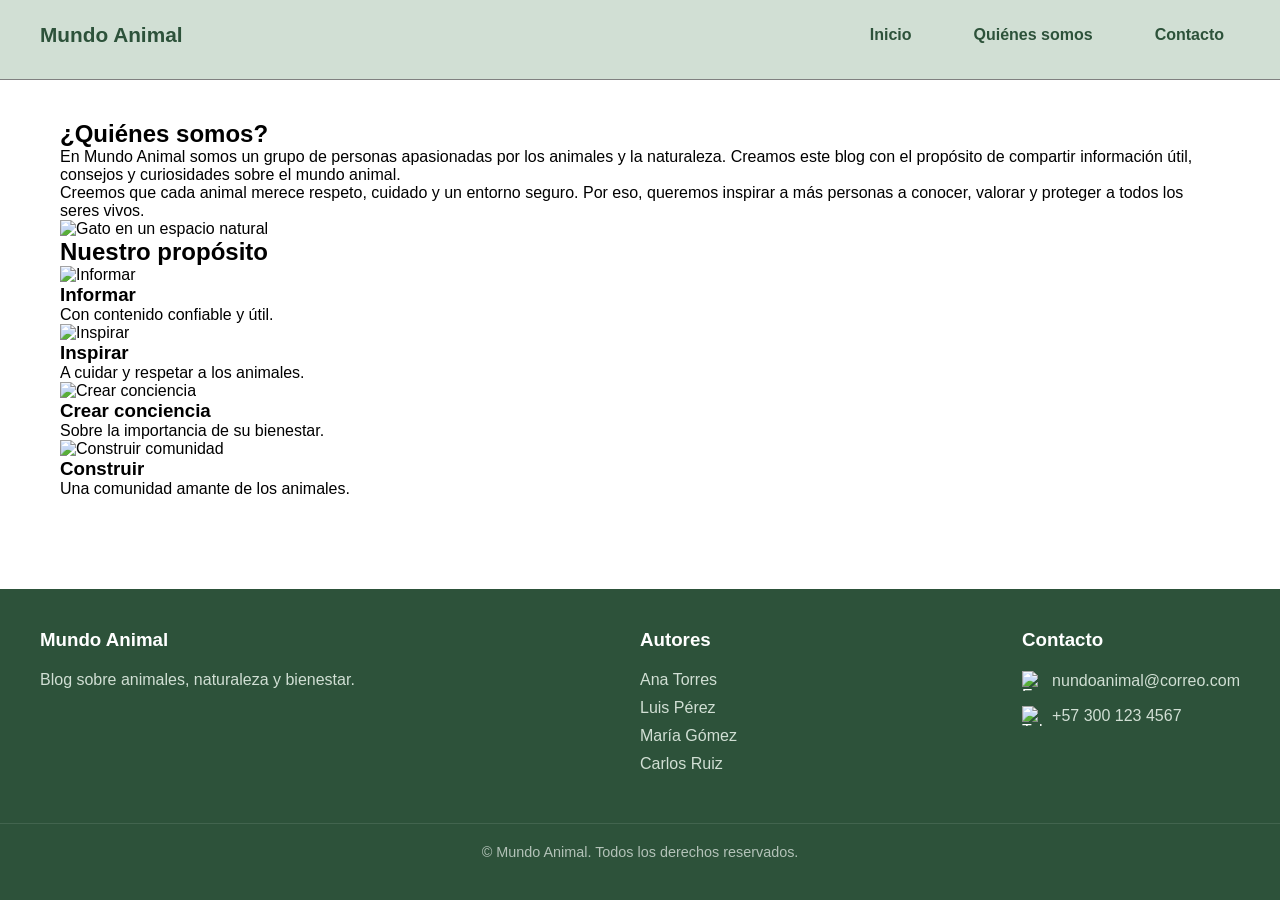
==== about.html @ 1293586e "Agrega la página "Quiénes somos" con contenido sobre la misión y visión del proyecto" ====
<!DOCTYPE html>
<html lang="es">

<head>
    <meta charset="UTF-8">
    <meta name="viewport" content="width=device-width, initial-scale=1.0">

    <title>Quiénes somos - Mundo Animal</title>

    <link rel="stylesheet" href="css/styles.css">
    <link rel="stylesheet" href="css/about.css">
    <link rel="stylesheet" href="css/header.css">
    <link rel="stylesheet" href="css/footer.css">
</head>

<body>

    <div id="global-header"></div>

    <main>

        <section class="titulo">
            <h1>¿Quiénes somos?</h1>

            <div class="linea"></div>
        </section>

        <section class="about-contenedor">

            <div class="informacion">

                <div class="dato">

                    <p>
                        En Mundo Animal somos un grupo de personas
                        apasionadas por los animales y la naturaleza.
                        Creamos este blog con el propósito de compartir
                        información útil, consejos y curiosidades sobre
                        el mundo animal.
                    </p>

                </div>

                <div class="dato">

                    <p>
                        Creemos que cada animal merece respeto,
                        cuidado y un entorno seguro. Por eso,
                        queremos inspirar a más personas a conocer,
                        valorar y proteger a todos los seres vivos.
                    </p>

                </div>

            </div>

            <div class="imagen-animal">
                <img src="./assets/gato.png" alt="Gato en un espacio natural">
            </div>

        </section>


        <section class="proposito">

            <div class="titulo-seccion">
                <h2>Nuestro propósito</h2>
                <div class="linea"></div>
            </div>

            <div class="proposito-contenedor">

                <article class="proposito-dato">
                    <img src="img/logo-informar.png" alt="Informar">
                    <h3>Informar</h3>
                    <p>Con contenido confiable y útil.</p>
                </article>

                <article class="proposito-dato">
                    <img src="img/logo-inspirar.png" alt="Inspirar">
                    <h3>Inspirar</h3>
                    <p>A cuidar y respetar a los animales.</p>
                </article>

                <article class="proposito-dato">
                    <img src="img/logo-conciencia.png" alt="Crear conciencia">
                    <h3>Crear conciencia</h3>
                    <p>Sobre la importancia de su bienestar.</p>
                </article>

                <article class="proposito-dato">
                    <img src="img/logo-comunidad.png" alt="Construir comunidad">
                    <h3>Construir</h3>
                    <p>Una comunidad amante de los animales.</p>
                </article>

            </div>

        </section>

    </main>

    <div id="global-footer"></div>

    <script src="js/components.js"></script>

</body>

</html>
---- css/styles.css ----
:root {
  --primary-color: #3b6b4c;
  --secondary-color: #d1dfd4;
  --tertiary-color: #2d523a;
  --bg-light: #f4f8f5;    
  --text-dark: #333333;      
  --text-muted: #555555;      
  --card-bg: #ffffff;
}

* {
  margin: 0;
  padding: 0;
  box-sizing: border-box;
}

body {
  min-height: 100vh;
  display: flex;
  flex-direction: column;
  font-family: sans-serif;
  background-color: white;
}

main {
  flex: 1;
  width: 100%;
  max-width: 1200px;
  margin: 0 auto;
  padding: 40px 20px;
}
---- css/header.css ----
header {
  width: 100%;
  background-color: var(--secondary-color);
  border-bottom: 1px solid gray;
  height: 80px;
}

.header-content {
  display: flex;
  justify-content: space-between;
  align-items: center;
  width: 100%;
  max-width: 1200px;
  height: 70px;
  margin: 0 auto;
}

.logo {
  font-size: 1.3rem;
  color: var(--tertiary-color);
  font-weight: 700;
  cursor: pointer;
}

.navbar {
  display: flex;
  gap: 30px;
}

.navbar a {
  text-decoration: none;
  color: var(--tertiary-color);
  font-weight: 600;
  font-size: 1rem;
  padding: 8px 16px;
  border-radius: 20px;
}

.navbar a:hover {
  background-color: var(--tertiary-color);
  color: var(--secondary-color);
}

.navbar a.active {
  background-color: var(--tertiary-color);
  color: var(--secondary-color);
}
---- css/footer.css ----
.footer-container {
  width: 100%;
  background-color: var(--tertiary-color);
  color: white;
  padding: 40px 0px;
  display: flex;
  flex-direction: column;
  gap: 40px;
}

.footer-content {
  display: flex;
  justify-content: space-between;
  max-width: 1200px;
  width: 100%;
  margin: 0 auto;
  gap: 40px;
}

.footer-column h3 {
  margin-bottom: 20px;
}

.footer-column p {
  color: var(--secondary-color);
}

.footer-column ul {
  list-style: none;
}

.footer-column ul li {
  color: var(--secondary-color);
  margin-bottom: 10px;
}

.contact-item {
  display: flex;
  align-items: center;
  gap: 10px;
  margin-bottom: 15px;
}

.contact-item img {
  width: 20px;
  height: 20px;
}

.contact-item a {
  color: var(--secondary-color);
  text-decoration: none;
}

.contact-item a:hover {
  text-decoration: underline;
}

.footer-bottom {
  border-top: 1px solid rgba(255, 255, 255, 0.1);
  padding-top: 20px;
  text-align: center;
  color: #b3c2b8;
  font-size: 0.9rem;
}
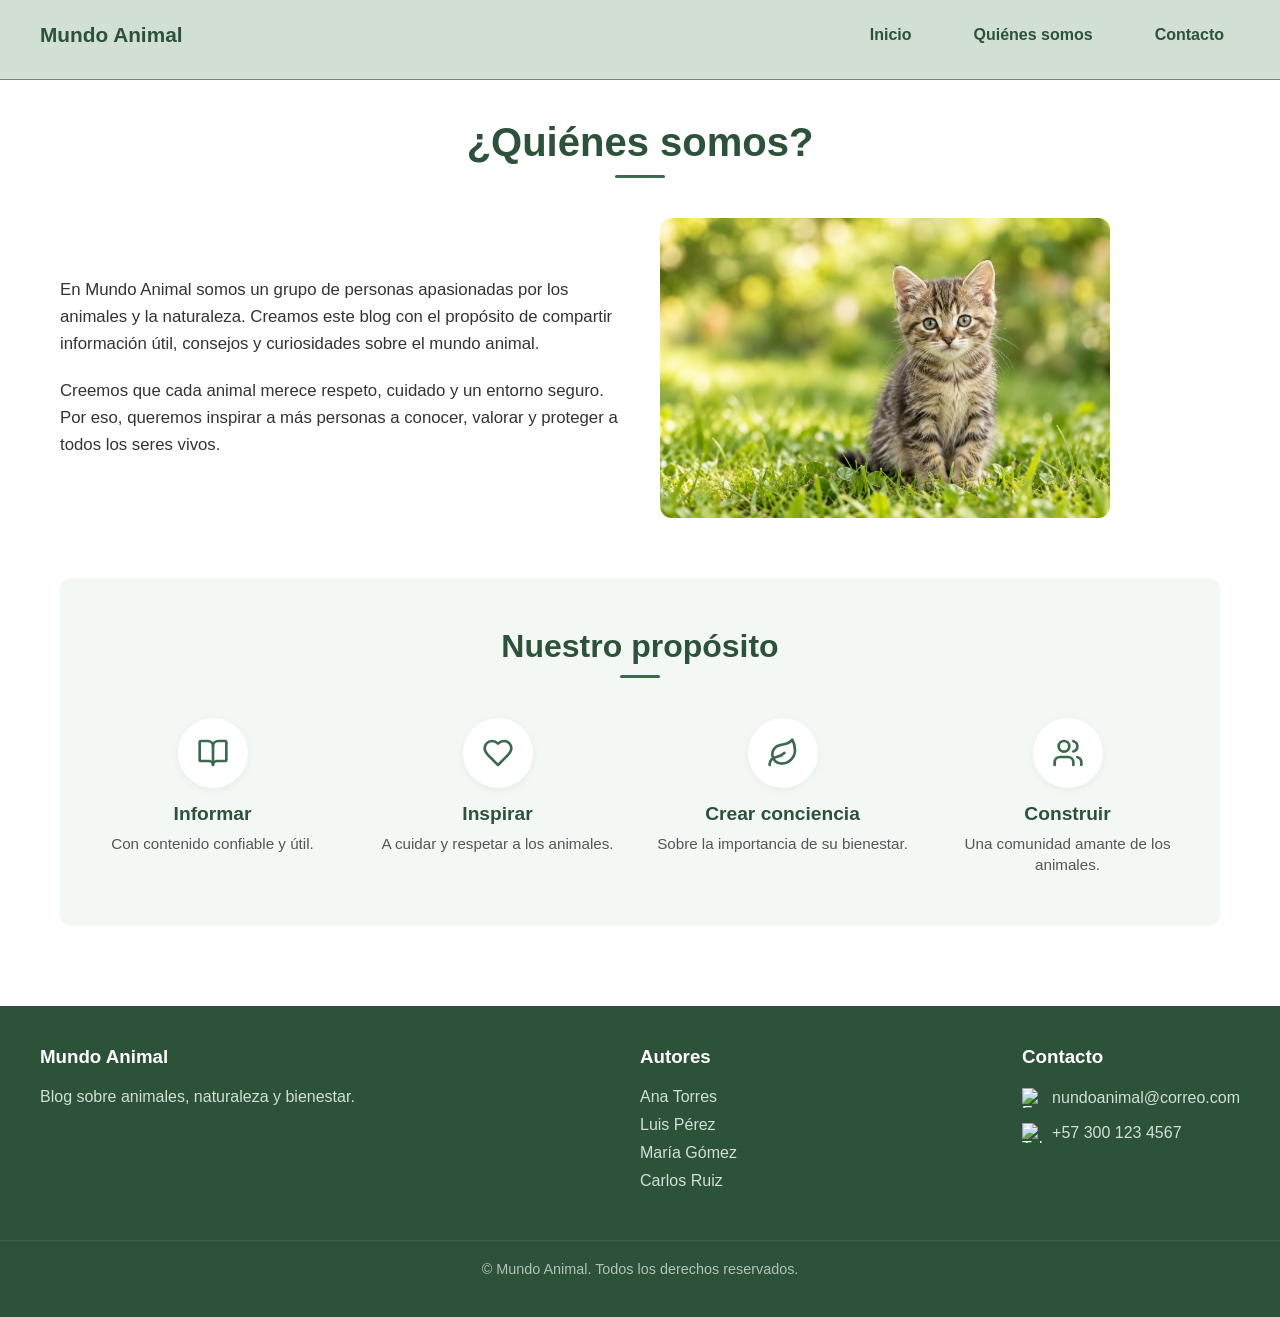
==== commit e5b59788: "style: actualiza iconos de Lucide en about.html" ====
--- a/about.html
+++ b/about.html
@@ -71,25 +71,33 @@
             <div class="proposito-contenedor">
 
                 <article class="proposito-dato">
-                    <img src="img/logo-informar.png" alt="Informar">
+                   <div class="icono-wrapper">
+                        <svg xmlns="http://www.w3.org/2000/svg" width="32" height="32" viewBox="0 0 24 24" fill="none" stroke="var(--primary-color)" stroke-width="2" stroke-linecap="round" stroke-linejoin="round"><path d="M12 7v14"/><path d="M3 18a1 1 0 0 1-1-1V4a1 1 0 0 1 1-1h5a4 4 0 0 1 4 4 4 4 0 0 1 4-4h5a1 1 0 0 1 1 1v13a1 1 0 0 1-1 1h-6a3 3 0 0 0-3 3 3 3 0 0 0-3-3z"/></svg>
+                    </div>
                     <h3>Informar</h3>
                     <p>Con contenido confiable y útil.</p>
                 </article>
 
                 <article class="proposito-dato">
-                    <img src="img/logo-inspirar.png" alt="Inspirar">
+                     <div class="icono-wrapper">
+                        <svg xmlns="http://www.w3.org/2000/svg" width="32" height="32" viewBox="0 0 24 24" fill="none" stroke="var(--primary-color)" stroke-width="2" stroke-linecap="round" stroke-linejoin="round"><path d="M19 14c1.49-1.46 3-3.21 3-5.5A5.5 5.5 0 0 0 16.5 3c-1.76 0-3 .5-4.5 2-1.5-1.5-2.74-2-4.5-2A5.5 5.5 0 0 0 2 8.5c0 2.3 1.5 4.05 3 5.5l7 7Z"/></svg>
+                    </div>
                     <h3>Inspirar</h3>
                     <p>A cuidar y respetar a los animales.</p>
                 </article>
 
                 <article class="proposito-dato">
-                    <img src="img/logo-conciencia.png" alt="Crear conciencia">
+                <div class="icono-wrapper">
+                    <svg xmlns="http://www.w3.org/2000/svg" width="32" height="32" viewBox="0 0 24 24" fill="none" stroke="var(--primary-color)" stroke-width="2" stroke-linecap="round" stroke-linejoin="round"><path d="M11 20A7 7 0 0 1 9.8 6.1C15.5 5 17 4.48 19 2c1 2 2 4.18 2 8 0 5.5-4.78 10-10 10Z"/><path d="M2 21c0-3 1.85-5.36 5.08-6C9.5 14.52 12 13 13 12"/></svg>
+                </div>
                     <h3>Crear conciencia</h3>
                     <p>Sobre la importancia de su bienestar.</p>
                 </article>
 
                 <article class="proposito-dato">
-                    <img src="img/logo-comunidad.png" alt="Construir comunidad">
+                   <div class="icono-wrapper">
+                        <svg xmlns="http://www.w3.org/2000/svg" width="32" height="32" viewBox="0 0 24 24" fill="none" stroke="var(--primary-color)" stroke-width="2" stroke-linecap="round" stroke-linejoin="round"><path d="M16 21v-2a4 4 0 0 0-4-4H6a4 4 0 0 0-4 4v2"/><circle cx="9" cy="7" r="4"/><path d="M22 21v-2a4 4 0 0 0-3-3.87"/><path d="M16 3.13a4 4 0 0 1 0 7.75"/></svg>
+                    </div>
                     <h3>Construir</h3>
                     <p>Una comunidad amante de los animales.</p>
                 </article>
--- a/css/about.css
+++ b/css/about.css
@@ -0,0 +1,136 @@
+/*Titulo, alineacion, color, fuente, linea de abbjo*/
+.titulo {
+  text-align: center;
+  margin-bottom: 40px;
+}
+
+.titulo h1 {
+  font-size: 2.5rem;
+  color: var(--tertiary-color);
+  margin-bottom: 10px;
+}
+
+.titulo .linea {
+  width: 50px;
+  height: 3px;
+  background-color: var(--primary-color);
+  margin: 0 auto;
+  border-radius: 2px;
+}
+
+/*Quienes somos, uso de flex para alineacion de columna 
+y texto al lado, gap para separación, line-height
+paa separar el texto */
+.about-contenedor {
+  display: flex;
+  align-items: center;
+  justify-content: space-between;
+  gap: 40px;
+  margin-bottom: 60px;
+}
+
+.about-contenedor .informacion { /*se coloca calse padre antes para evitar confilctos en merged*/
+  flex: 1;
+  display: flex;
+  flex-direction: column;
+  gap: 20px;
+}
+
+.about-contenedor .dato p { /*uso de bloque individual de parrafo */
+  color: var(--text-dark);
+  font-size: 1.05rem;
+  line-height: 1.6;
+}
+
+.imagen-animal {
+  flex: 1;
+}
+
+.imagen-animal img {
+  width: 100%;
+  max-width: 450px;
+  height: auto;
+  border-radius: 12px;
+  object-fit: cover;
+  display: block;
+}
+
+/*Proposit*/
+.proposito {
+  background-color: var(--bg-light);
+  padding: 50px 20px;
+  border-radius: 12px;
+  margin-bottom: 40px;
+}
+
+.titulo-seccion {
+  text-align: center;
+  margin-bottom: 40px;
+}
+
+.titulo-seccion h2 {
+  font-size: 2rem;
+  color: var(--tertiary-color);
+  margin-bottom: 10px;
+}
+
+.titulo-seccion .linea {
+  width: 40px;
+  height: 3px;
+  background-color: var(--primary-color);
+  margin: 0 auto;
+  border-radius: 2px;
+}
+
+/*Contenedor tarjetas de proposito*/
+.proposito-contenedor {
+  display: flex;
+  justify-content: space-around; /*distribucion 4 tarjetas */
+  align-items: flex-start;
+  gap: 20px;
+  flex-wrap: wrap;
+}
+
+.proposito-dato {
+  flex: 1;
+  min-width: 180px;
+  text-align: center;
+  display: flex;
+  flex-direction: column;
+  align-items: center;
+}
+
+.proposito-dato img {
+  width: 70px;
+  height: 70px;
+  background-color: white;
+  border-radius: 50%;
+  padding: 15px;
+  margin-bottom: 15px;
+  box-shadow: 0 2px 8px rgba(0, 0, 0, 0.05);
+  object-fit: contain;
+}
+
+.proposito-dato h3 {
+  font-size: 1.2rem;
+  color: var(--tertiary-color);
+  margin-bottom: 8px;
+}
+
+.proposito-dato p {
+  font-size: 0.95rem;
+  color: var(--text-muted);
+  line-height: 1.4;
+}
+
+.icono-wrapper { /*uso de Graficos Vectoriales Escalables, SVG de Lucide Icons */
+  width: 70px;
+  height: 70px;
+  background-color: var(--card-bg);
+  border-radius: 50%;
+  display: flex;
+  align-items: center;
+  justify-content: center;
+  margin-bottom: 15px;
+  box-shadow: 0 2px 8px rgba(0, 0, 0, 0.05);
+}
--- a/css/header.css
+++ b/css/header.css
@@ -1,3 +1,10 @@
+#global-header {
+  position: sticky;
+  top: 0;
+  z-index: 1000;
+  width: 100%;
+}
+
 header {
   width: 100%;
   background-color: var(--secondary-color);
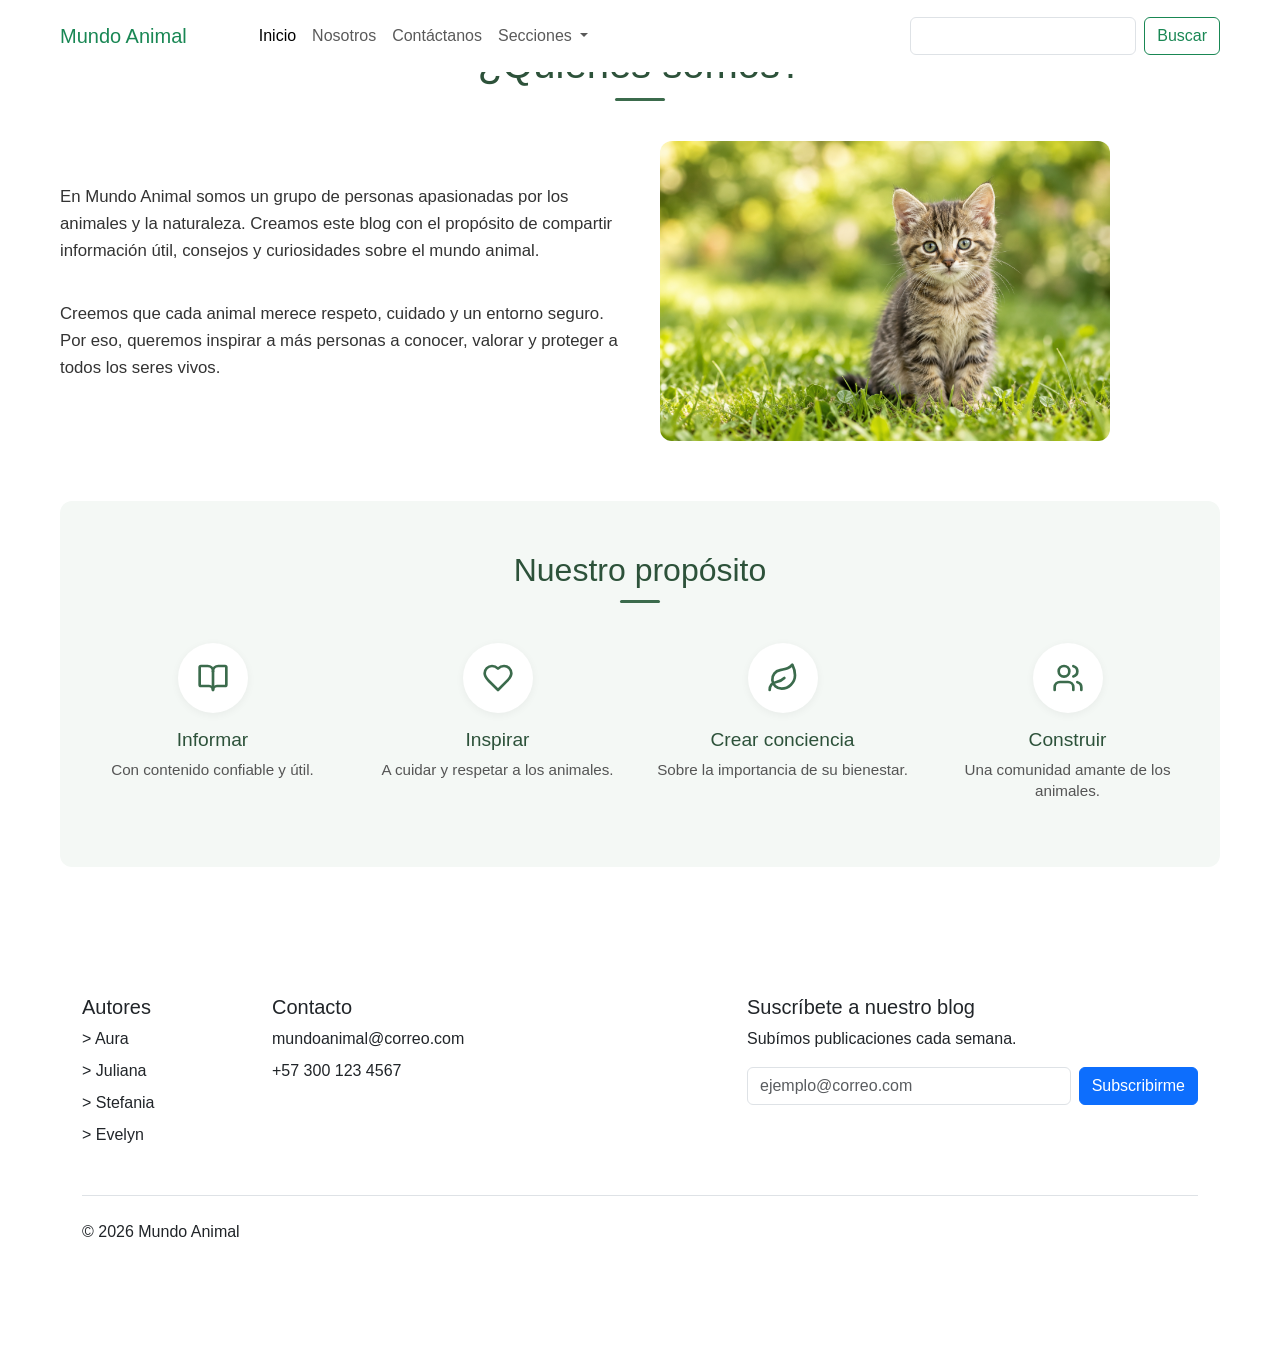
==== commit 0dfb5b08: "Se agrega cdn bootstrap" ====
--- a/about.html
+++ b/about.html
@@ -6,11 +6,11 @@
     <meta name="viewport" content="width=device-width, initial-scale=1.0">
 
     <title>Quiénes somos - Mundo Animal</title>
-
+    <link href="https://cdn.jsdelivr.net/npm/bootstrap@5.3.8/dist/css/bootstrap.min.css" rel="stylesheet"
+        integrity="sha384-sRIl4kxILFvY47J16cr9ZwB07vP4J8+LH7qKQnuqkuIAvNWLzeN8tE5YBujZqJLB" crossorigin="anonymous">
     <link rel="stylesheet" href="css/styles.css">
     <link rel="stylesheet" href="css/about.css">
-    <link rel="stylesheet" href="css/header.css">
-    <link rel="stylesheet" href="css/footer.css">
+
 </head>
 
 <body>
@@ -71,32 +71,56 @@
             <div class="proposito-contenedor">
 
                 <article class="proposito-dato">
-                   <div class="icono-wrapper">
-                        <svg xmlns="http://www.w3.org/2000/svg" width="32" height="32" viewBox="0 0 24 24" fill="none" stroke="var(--primary-color)" stroke-width="2" stroke-linecap="round" stroke-linejoin="round"><path d="M12 7v14"/><path d="M3 18a1 1 0 0 1-1-1V4a1 1 0 0 1 1-1h5a4 4 0 0 1 4 4 4 4 0 0 1 4-4h5a1 1 0 0 1 1 1v13a1 1 0 0 1-1 1h-6a3 3 0 0 0-3 3 3 3 0 0 0-3-3z"/></svg>
+                    <div class="icono-wrapper">
+                        <svg xmlns="http://www.w3.org/2000/svg" width="32" height="32" viewBox="0 0 24 24" fill="none"
+                            stroke="var(--primary-color)" stroke-width="2" stroke-linecap="round"
+                            stroke-linejoin="round">
+                            <path d="M12 7v14" />
+                            <path
+                                d="M3 18a1 1 0 0 1-1-1V4a1 1 0 0 1 1-1h5a4 4 0 0 1 4 4 4 4 0 0 1 4-4h5a1 1 0 0 1 1 1v13a1 1 0 0 1-1 1h-6a3 3 0 0 0-3 3 3 3 0 0 0-3-3z" />
+                        </svg>
                     </div>
                     <h3>Informar</h3>
                     <p>Con contenido confiable y útil.</p>
                 </article>
 
                 <article class="proposito-dato">
-                     <div class="icono-wrapper">
-                        <svg xmlns="http://www.w3.org/2000/svg" width="32" height="32" viewBox="0 0 24 24" fill="none" stroke="var(--primary-color)" stroke-width="2" stroke-linecap="round" stroke-linejoin="round"><path d="M19 14c1.49-1.46 3-3.21 3-5.5A5.5 5.5 0 0 0 16.5 3c-1.76 0-3 .5-4.5 2-1.5-1.5-2.74-2-4.5-2A5.5 5.5 0 0 0 2 8.5c0 2.3 1.5 4.05 3 5.5l7 7Z"/></svg>
+                    <div class="icono-wrapper">
+                        <svg xmlns="http://www.w3.org/2000/svg" width="32" height="32" viewBox="0 0 24 24" fill="none"
+                            stroke="var(--primary-color)" stroke-width="2" stroke-linecap="round"
+                            stroke-linejoin="round">
+                            <path
+                                d="M19 14c1.49-1.46 3-3.21 3-5.5A5.5 5.5 0 0 0 16.5 3c-1.76 0-3 .5-4.5 2-1.5-1.5-2.74-2-4.5-2A5.5 5.5 0 0 0 2 8.5c0 2.3 1.5 4.05 3 5.5l7 7Z" />
+                        </svg>
                     </div>
                     <h3>Inspirar</h3>
                     <p>A cuidar y respetar a los animales.</p>
                 </article>
 
                 <article class="proposito-dato">
-                <div class="icono-wrapper">
-                    <svg xmlns="http://www.w3.org/2000/svg" width="32" height="32" viewBox="0 0 24 24" fill="none" stroke="var(--primary-color)" stroke-width="2" stroke-linecap="round" stroke-linejoin="round"><path d="M11 20A7 7 0 0 1 9.8 6.1C15.5 5 17 4.48 19 2c1 2 2 4.18 2 8 0 5.5-4.78 10-10 10Z"/><path d="M2 21c0-3 1.85-5.36 5.08-6C9.5 14.52 12 13 13 12"/></svg>
-                </div>
+                    <div class="icono-wrapper">
+                        <svg xmlns="http://www.w3.org/2000/svg" width="32" height="32" viewBox="0 0 24 24" fill="none"
+                            stroke="var(--primary-color)" stroke-width="2" stroke-linecap="round"
+                            stroke-linejoin="round">
+                            <path
+                                d="M11 20A7 7 0 0 1 9.8 6.1C15.5 5 17 4.48 19 2c1 2 2 4.18 2 8 0 5.5-4.78 10-10 10Z" />
+                            <path d="M2 21c0-3 1.85-5.36 5.08-6C9.5 14.52 12 13 13 12" />
+                        </svg>
+                    </div>
                     <h3>Crear conciencia</h3>
                     <p>Sobre la importancia de su bienestar.</p>
                 </article>
 
                 <article class="proposito-dato">
-                   <div class="icono-wrapper">
-                        <svg xmlns="http://www.w3.org/2000/svg" width="32" height="32" viewBox="0 0 24 24" fill="none" stroke="var(--primary-color)" stroke-width="2" stroke-linecap="round" stroke-linejoin="round"><path d="M16 21v-2a4 4 0 0 0-4-4H6a4 4 0 0 0-4 4v2"/><circle cx="9" cy="7" r="4"/><path d="M22 21v-2a4 4 0 0 0-3-3.87"/><path d="M16 3.13a4 4 0 0 1 0 7.75"/></svg>
+                    <div class="icono-wrapper">
+                        <svg xmlns="http://www.w3.org/2000/svg" width="32" height="32" viewBox="0 0 24 24" fill="none"
+                            stroke="var(--primary-color)" stroke-width="2" stroke-linecap="round"
+                            stroke-linejoin="round">
+                            <path d="M16 21v-2a4 4 0 0 0-4-4H6a4 4 0 0 0-4 4v2" />
+                            <circle cx="9" cy="7" r="4" />
+                            <path d="M22 21v-2a4 4 0 0 0-3-3.87" />
+                            <path d="M16 3.13a4 4 0 0 1 0 7.75" />
+                        </svg>
                     </div>
                     <h3>Construir</h3>
                     <p>Una comunidad amante de los animales.</p>
@@ -111,7 +135,9 @@
     <div id="global-footer"></div>
 
     <script src="js/components.js"></script>
-
+    <script src="https://cdn.jsdelivr.net/npm/bootstrap@5.3.8/dist/js/bootstrap.bundle.min.js"
+        integrity="sha384-FKyoEForCGlyvwx9Hj09JcYn3nv7wiPVlz7YYwJrWVcXK/BmnVDxM+D2scQbITxI"
+        crossorigin="anonymous"></script>
 </body>
 
 </html>
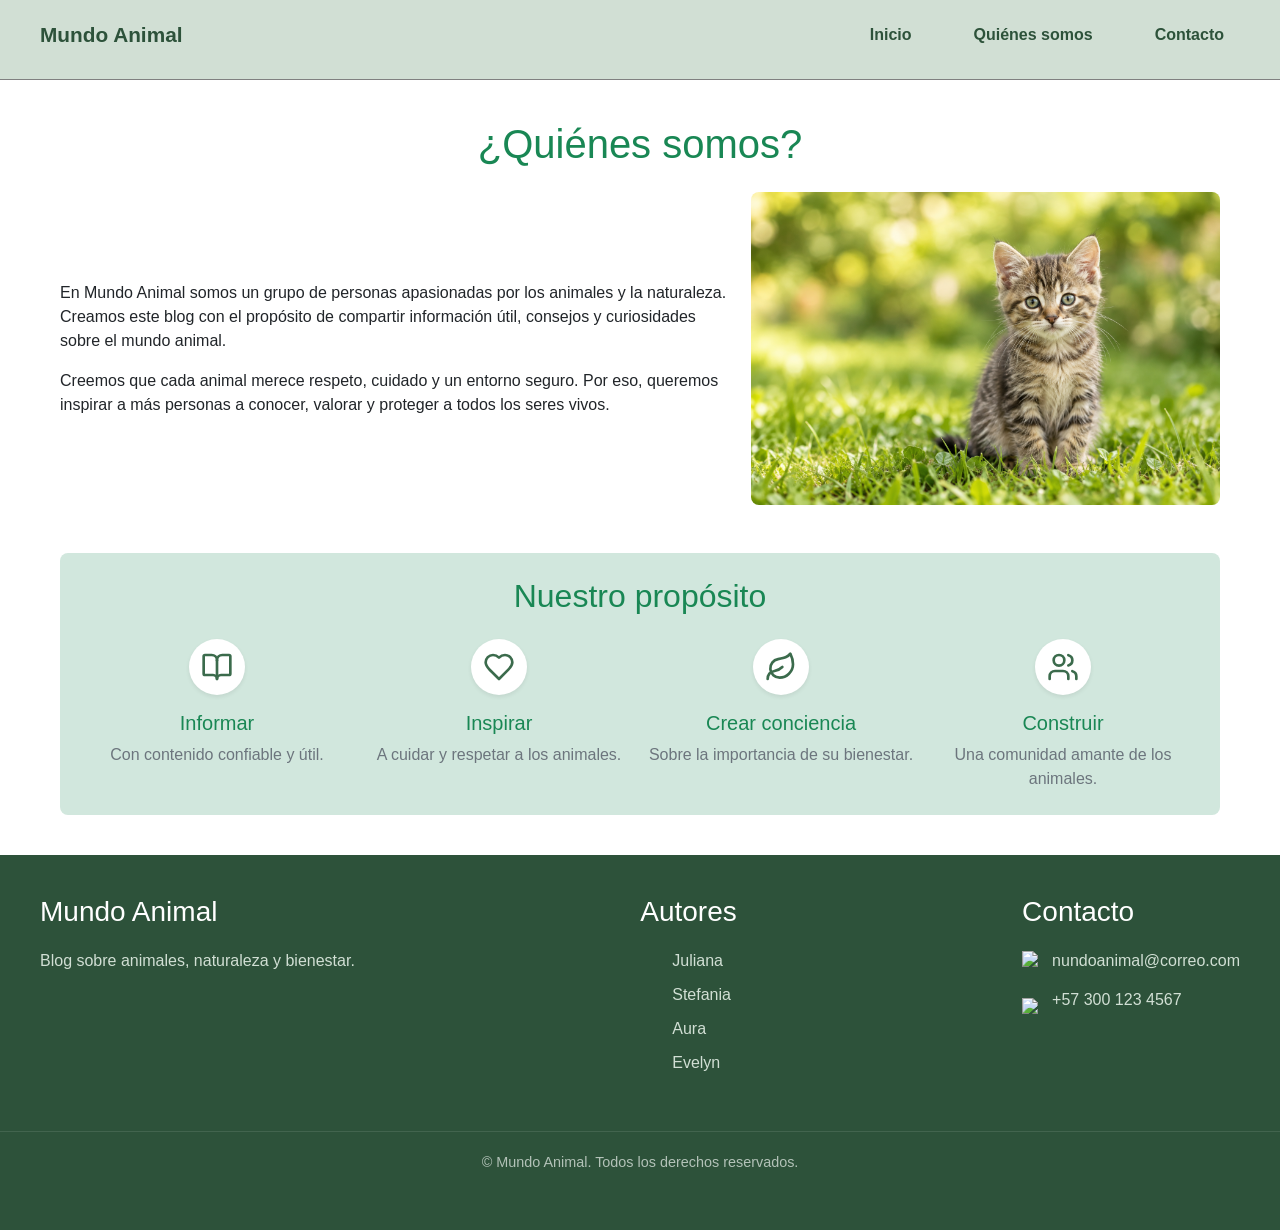
==== commit 27c5d651: "Actualiza página de quienes somos" ====
--- a/about.html
+++ b/about.html
@@ -6,31 +6,23 @@
     <meta name="viewport" content="width=device-width, initial-scale=1.0">
 
     <title>Quiénes somos - Mundo Animal</title>
-    <link href="https://cdn.jsdelivr.net/npm/bootstrap@5.3.8/dist/css/bootstrap.min.css" rel="stylesheet"
-        integrity="sha384-sRIl4kxILFvY47J16cr9ZwB07vP4J8+LH7qKQnuqkuIAvNWLzeN8tE5YBujZqJLB" crossorigin="anonymous">
+    <link href="https://cdn.jsdelivr.net/npm/bootstrap@5.3.3/dist/css/bootstrap.min.css" rel="stylesheet">
     <link rel="stylesheet" href="css/styles.css">
     <link rel="stylesheet" href="css/about.css">
-
+    <link rel="stylesheet" href="css/header.css">
+    <link rel="stylesheet" href="css/footer.css">
 </head>
 
 <body>
-
     <div id="global-header"></div>
-
     <main>
 
-        <section class="titulo">
-            <h1>¿Quiénes somos?</h1>
+          <section class="titulo">
+            <h1 class="text-success text-center mb-4">¿Quiénes somos?</h1> <!---Titulo de Bootstrap con una margen buttom de 4 -->
+              </section>
 
-            <div class="linea"></div>
-        </section>
-
-        <section class="about-contenedor">
-
-            <div class="informacion">
-
-                <div class="dato">
-
+                <section class="row align-items-center mb-5"> <!--- -->
+                  <div class="col-lg-7">
                     <p>
                         En Mundo Animal somos un grupo de personas
                         apasionadas por los animales y la naturaleza.
@@ -38,106 +30,65 @@
                         información útil, consejos y curiosidades sobre
                         el mundo animal.
                     </p>
-
-                </div>
-
-                <div class="dato">
-
-                    <p>
+                      <p class="mb-0"> 
                         Creemos que cada animal merece respeto,
                         cuidado y un entorno seguro. Por eso,
                         queremos inspirar a más personas a conocer,
                         valorar y proteger a todos los seres vivos.
                     </p>
-
-                </div>
-
-            </div>
-
-            <div class="imagen-animal">
-                <img src="./assets/gato.png" alt="Gato en un espacio natural">
-            </div>
-
-        </section>
+              </div>
+              <div class="col-lg-5 text-center">
+                <img src="assets/gato.png" alt="Gato en un espacio natural" class="img-fluid rounded-3">
+              </div>
+           </section>
 
 
-        <section class="proposito">
+        <section class="bg-success-subtle rounded-3 p-4">
 
-            <div class="titulo-seccion">
-                <h2>Nuestro propósito</h2>
-                <div class="linea"></div>
-            </div>
-
-            <div class="proposito-contenedor">
-
-                <article class="proposito-dato">
-                    <div class="icono-wrapper">
-                        <svg xmlns="http://www.w3.org/2000/svg" width="32" height="32" viewBox="0 0 24 24" fill="none"
-                            stroke="var(--primary-color)" stroke-width="2" stroke-linecap="round"
-                            stroke-linejoin="round">
-                            <path d="M12 7v14" />
-                            <path
-                                d="M3 18a1 1 0 0 1-1-1V4a1 1 0 0 1 1-1h5a4 4 0 0 1 4 4 4 4 0 0 1 4-4h5a1 1 0 0 1 1 1v13a1 1 0 0 1-1 1h-6a3 3 0 0 0-3 3 3 3 0 0 0-3-3z" />
-                        </svg>
+            <h2 class="text-success text-center mb-4">Nuestro propósito</h2> 
+        
+            <div class="row row-cols-2 row-cols-lg-4 g-3 text-center">
+                <article class="col"> <!---nueva columna-->
+                    <div
+                        class="icon-circle bg-white rounded-circle shadow-sm d-flex align-items-center justify-content-center mx-auto mb-3 text-success">
+                        <svg xmlns="http://www.w3.org/2000/svg" width="32" height="32" viewBox="0 0 24 24" fill="none" stroke="var(--primary-color)" stroke-width="2" stroke-linecap="round" stroke-linejoin="round"><path d="M12 7v14"/><path d="M3 18a1 1 0 0 1-1-1V4a1 1 0 0 1 1-1h5a4 4 0 0 1 4 4 4 4 0 0 1 4-4h5a1 1 0 0 1 1 1v13a1 1 0 0 1-1 1h-6a3 3 0 0 0-3 3 3 3 0 0 0-3-3z"/></svg>
                     </div>
-                    <h3>Informar</h3>
-                    <p>Con contenido confiable y útil.</p>
+                    <h3 class="h5 text-success">Informar</h3>
+                    <p class="text-secondary mb-0">Con contenido confiable y útil.</p>
+                </article>
+                
+                <article class="col">
+                    <div
+                        class="icon-circle bg-white rounded-circle shadow-sm d-flex align-items-center justify-content-center mx-auto mb-3 text-success">
+                        <svg xmlns="http://www.w3.org/2000/svg" width="32" height="32" viewBox="0 0 24 24" fill="none" stroke="var(--primary-color)" stroke-width="2" stroke-linecap="round" stroke-linejoin="round"><path d="M19 14c1.49-1.46 3-3.21 3-5.5A5.5 5.5 0 0 0 16.5 3c-1.76 0-3 .5-4.5 2-1.5-1.5-2.74-2-4.5-2A5.5 5.5 0 0 0 2 8.5c0 2.3 1.5 4.05 3 5.5l7 7Z"/></svg>
+                    </div>
+                    <h3 class="h5 text-success">Inspirar</h3>
+                    <p class="text-secondary mb-0">A cuidar y respetar a los animales.</p>
                 </article>
 
-                <article class="proposito-dato">
-                    <div class="icono-wrapper">
-                        <svg xmlns="http://www.w3.org/2000/svg" width="32" height="32" viewBox="0 0 24 24" fill="none"
-                            stroke="var(--primary-color)" stroke-width="2" stroke-linecap="round"
-                            stroke-linejoin="round">
-                            <path
-                                d="M19 14c1.49-1.46 3-3.21 3-5.5A5.5 5.5 0 0 0 16.5 3c-1.76 0-3 .5-4.5 2-1.5-1.5-2.74-2-4.5-2A5.5 5.5 0 0 0 2 8.5c0 2.3 1.5 4.05 3 5.5l7 7Z" />
-                        </svg>
+                <article class="col">
+                    <div
+                        class="icon-circle bg-white rounded-circle shadow-sm d-flex align-items-center justify-content-center mx-auto mb-3 text-success">
+                    <svg xmlns="http://www.w3.org/2000/svg" width="32" height="32" viewBox="0 0 24 24" fill="none" stroke="var(--primary-color)" stroke-width="2" stroke-linecap="round" stroke-linejoin="round"><path d="M11 20A7 7 0 0 1 9.8 6.1C15.5 5 17 4.48 19 2c1 2 2 4.18 2 8 0 5.5-4.78 10-10 10Z"/><path d="M2 21c0-3 1.85-5.36 5.08-6C9.5 14.52 12 13 13 12"/></svg>
                     </div>
-                    <h3>Inspirar</h3>
-                    <p>A cuidar y respetar a los animales.</p>
+                    <h3 class="h5 text-success">Crear conciencia</h3>
+                    <p class="text-secondary mb-0">Sobre la importancia de su bienestar.</p>
                 </article>
-
-                <article class="proposito-dato">
-                    <div class="icono-wrapper">
-                        <svg xmlns="http://www.w3.org/2000/svg" width="32" height="32" viewBox="0 0 24 24" fill="none"
-                            stroke="var(--primary-color)" stroke-width="2" stroke-linecap="round"
-                            stroke-linejoin="round">
-                            <path
-                                d="M11 20A7 7 0 0 1 9.8 6.1C15.5 5 17 4.48 19 2c1 2 2 4.18 2 8 0 5.5-4.78 10-10 10Z" />
-                            <path d="M2 21c0-3 1.85-5.36 5.08-6C9.5 14.52 12 13 13 12" />
-                        </svg>
+                
+                <article class="col">
+                    <div
+                        class="icon-circle bg-white rounded-circle shadow-sm d-flex align-items-center justify-content-center mx-auto mb-3 text-success">
+                        <svg xmlns="http://www.w3.org/2000/svg" width="32" height="32" viewBox="0 0 24 24" fill="none" stroke="var(--primary-color)" stroke-width="2" stroke-linecap="round" stroke-linejoin="round"><path d="M16 21v-2a4 4 0 0 0-4-4H6a4 4 0 0 0-4 4v2"/><circle cx="9" cy="7" r="4"/><path d="M22 21v-2a4 4 0 0 0-3-3.87"/><path d="M16 3.13a4 4 0 0 1 0 7.75"/></svg>
                     </div>
-                    <h3>Crear conciencia</h3>
-                    <p>Sobre la importancia de su bienestar.</p>
+                    <h3 class="h5 text-success">Construir</h3>
+                    <p class="text-secondary mb-0">Una comunidad amante de los animales.</p>
                 </article>
-
-                <article class="proposito-dato">
-                    <div class="icono-wrapper">
-                        <svg xmlns="http://www.w3.org/2000/svg" width="32" height="32" viewBox="0 0 24 24" fill="none"
-                            stroke="var(--primary-color)" stroke-width="2" stroke-linecap="round"
-                            stroke-linejoin="round">
-                            <path d="M16 21v-2a4 4 0 0 0-4-4H6a4 4 0 0 0-4 4v2" />
-                            <circle cx="9" cy="7" r="4" />
-                            <path d="M22 21v-2a4 4 0 0 0-3-3.87" />
-                            <path d="M16 3.13a4 4 0 0 1 0 7.75" />
-                        </svg>
-                    </div>
-                    <h3>Construir</h3>
-                    <p>Una comunidad amante de los animales.</p>
-                </article>
-
             </div>
-
         </section>
-
     </main>
-
     <div id="global-footer"></div>
-
     <script src="js/components.js"></script>
-    <script src="https://cdn.jsdelivr.net/npm/bootstrap@5.3.8/dist/js/bootstrap.bundle.min.js"
-        integrity="sha384-FKyoEForCGlyvwx9Hj09JcYn3nv7wiPVlz7YYwJrWVcXK/BmnVDxM+D2scQbITxI"
-        crossorigin="anonymous"></script>
+    <script src="https://cdn.jsdelivr.net/npm/bootstrap@5.3.3/dist/js/bootstrap.bundle.min.js"></script>
 </body>
 
 </html>
--- a/css/about.css
+++ b/css/about.css
@@ -1,136 +1,4 @@
-/*Titulo, alineacion, color, fuente, linea de abbjo*/
-.titulo {
-  text-align: center;
-  margin-bottom: 40px;
-}
-
-.titulo h1 {
-  font-size: 2.5rem;
-  color: var(--tertiary-color);
-  margin-bottom: 10px;
-}
-
-.titulo .linea {
-  width: 50px;
-  height: 3px;
-  background-color: var(--primary-color);
-  margin: 0 auto;
-  border-radius: 2px;
-}
-
-/*Quienes somos, uso de flex para alineacion de columna 
-y texto al lado, gap para separación, line-height
-paa separar el texto */
-.about-contenedor {
-  display: flex;
-  align-items: center;
-  justify-content: space-between;
-  gap: 40px;
-  margin-bottom: 60px;
-}
-
-.about-contenedor .informacion { /*se coloca calse padre antes para evitar confilctos en merged*/
-  flex: 1;
-  display: flex;
-  flex-direction: column;
-  gap: 20px;
-}
-
-.about-contenedor .dato p { /*uso de bloque individual de parrafo */
-  color: var(--text-dark);
-  font-size: 1.05rem;
-  line-height: 1.6;
-}
-
-.imagen-animal {
-  flex: 1;
-}
-
-.imagen-animal img {
-  width: 100%;
-  max-width: 450px;
-  height: auto;
-  border-radius: 12px;
-  object-fit: cover;
-  display: block;
-}
-
-/*Proposit*/
-.proposito {
-  background-color: var(--bg-light);
-  padding: 50px 20px;
-  border-radius: 12px;
-  margin-bottom: 40px;
-}
-
-.titulo-seccion {
-  text-align: center;
-  margin-bottom: 40px;
-}
-
-.titulo-seccion h2 {
-  font-size: 2rem;
-  color: var(--tertiary-color);
-  margin-bottom: 10px;
-}
-
-.titulo-seccion .linea {
-  width: 40px;
-  height: 3px;
-  background-color: var(--primary-color);
-  margin: 0 auto;
-  border-radius: 2px;
-}
-
-/*Contenedor tarjetas de proposito*/
-.proposito-contenedor {
-  display: flex;
-  justify-content: space-around; /*distribucion 4 tarjetas */
-  align-items: flex-start;
-  gap: 20px;
-  flex-wrap: wrap;
-}
-
-.proposito-dato {
-  flex: 1;
-  min-width: 180px;
-  text-align: center;
-  display: flex;
-  flex-direction: column;
-  align-items: center;
-}
-
-.proposito-dato img {
-  width: 70px;
-  height: 70px;
-  background-color: white;
-  border-radius: 50%;
-  padding: 15px;
-  margin-bottom: 15px;
-  box-shadow: 0 2px 8px rgba(0, 0, 0, 0.05);
-  object-fit: contain;
-}
-
-.proposito-dato h3 {
-  font-size: 1.2rem;
-  color: var(--tertiary-color);
-  margin-bottom: 8px;
-}
-
-.proposito-dato p {
-  font-size: 0.95rem;
-  color: var(--text-muted);
-  line-height: 1.4;
-}
-
-.icono-wrapper { /*uso de Graficos Vectoriales Escalables, SVG de Lucide Icons */
-  width: 70px;
-  height: 70px;
-  background-color: var(--card-bg);
-  border-radius: 50%;
-  display: flex;
-  align-items: center;
-  justify-content: center;
-  margin-bottom: 15px;
-  box-shadow: 0 2px 8px rgba(0, 0, 0, 0.05);
+.icon-circle {
+  width: 56px;
+  height: 56px;
 }
--- a/css/header.css
+++ b/css/header.css
@@ -0,0 +1,54 @@
+#global-header {
+  position: sticky;
+  top: 0;
+  z-index: 1000;
+  width: 100%;
+}
+
+header {
+  width: 100%;
+  background-color: var(--secondary-color);
+  border-bottom: 1px solid gray;
+  height: 80px;
+}
+
+.header-content {
+  display: flex;
+  justify-content: space-between;
+  align-items: center;
+  width: 100%;
+  max-width: 1200px;
+  height: 70px;
+  margin: 0 auto;
+}
+
+.logo {
+  font-size: 1.3rem;
+  color: var(--tertiary-color);
+  font-weight: 700;
+  cursor: pointer;
+}
+
+.navbar {
+  display: flex;
+  gap: 30px;
+}
+
+.navbar a {
+  text-decoration: none;
+  color: var(--tertiary-color);
+  font-weight: 600;
+  font-size: 1rem;
+  padding: 8px 16px;
+  border-radius: 20px;
+}
+
+.navbar a:hover {
+  background-color: var(--tertiary-color);
+  color: var(--secondary-color);
+}
+
+.navbar a.active {
+  background-color: var(--tertiary-color);
+  color: var(--secondary-color);
+}
--- a/css/footer.css
+++ b/css/footer.css
@@ -0,0 +1,64 @@
+.footer-container {
+  width: 100%;
+  background-color: var(--tertiary-color);
+  color: white;
+  padding: 40px 0px;
+  display: flex;
+  flex-direction: column;
+  gap: 40px;
+}
+
+.footer-content {
+  display: flex;
+  justify-content: space-between;
+  max-width: 1200px;
+  width: 100%;
+  margin: 0 auto;
+  gap: 40px;
+}
+
+.footer-column h3 {
+  margin-bottom: 20px;
+}
+
+.footer-column p {
+  color: var(--secondary-color);
+}
+
+.footer-column ul {
+  list-style: none;
+}
+
+.footer-column ul li {
+  color: var(--secondary-color);
+  margin-bottom: 10px;
+}
+
+.contact-item {
+  display: flex;
+  align-items: center;
+  gap: 10px;
+  margin-bottom: 15px;
+}
+
+.contact-item img {
+  width: 20px;
+  height: 20px;
+}
+
+.contact-item a {
+  color: var(--secondary-color);
+  text-decoration: none;
+}
+
+.contact-item a:hover {
+  text-decoration: underline;
+}
+
+.footer-bottom {
+  border-top: 1px solid rgba(255, 255, 255, 0.1);
+  padding-top: 20px;
+  text-align: center;
+  color: #b3c2b8;
+  font-size: 0.9rem;
+}
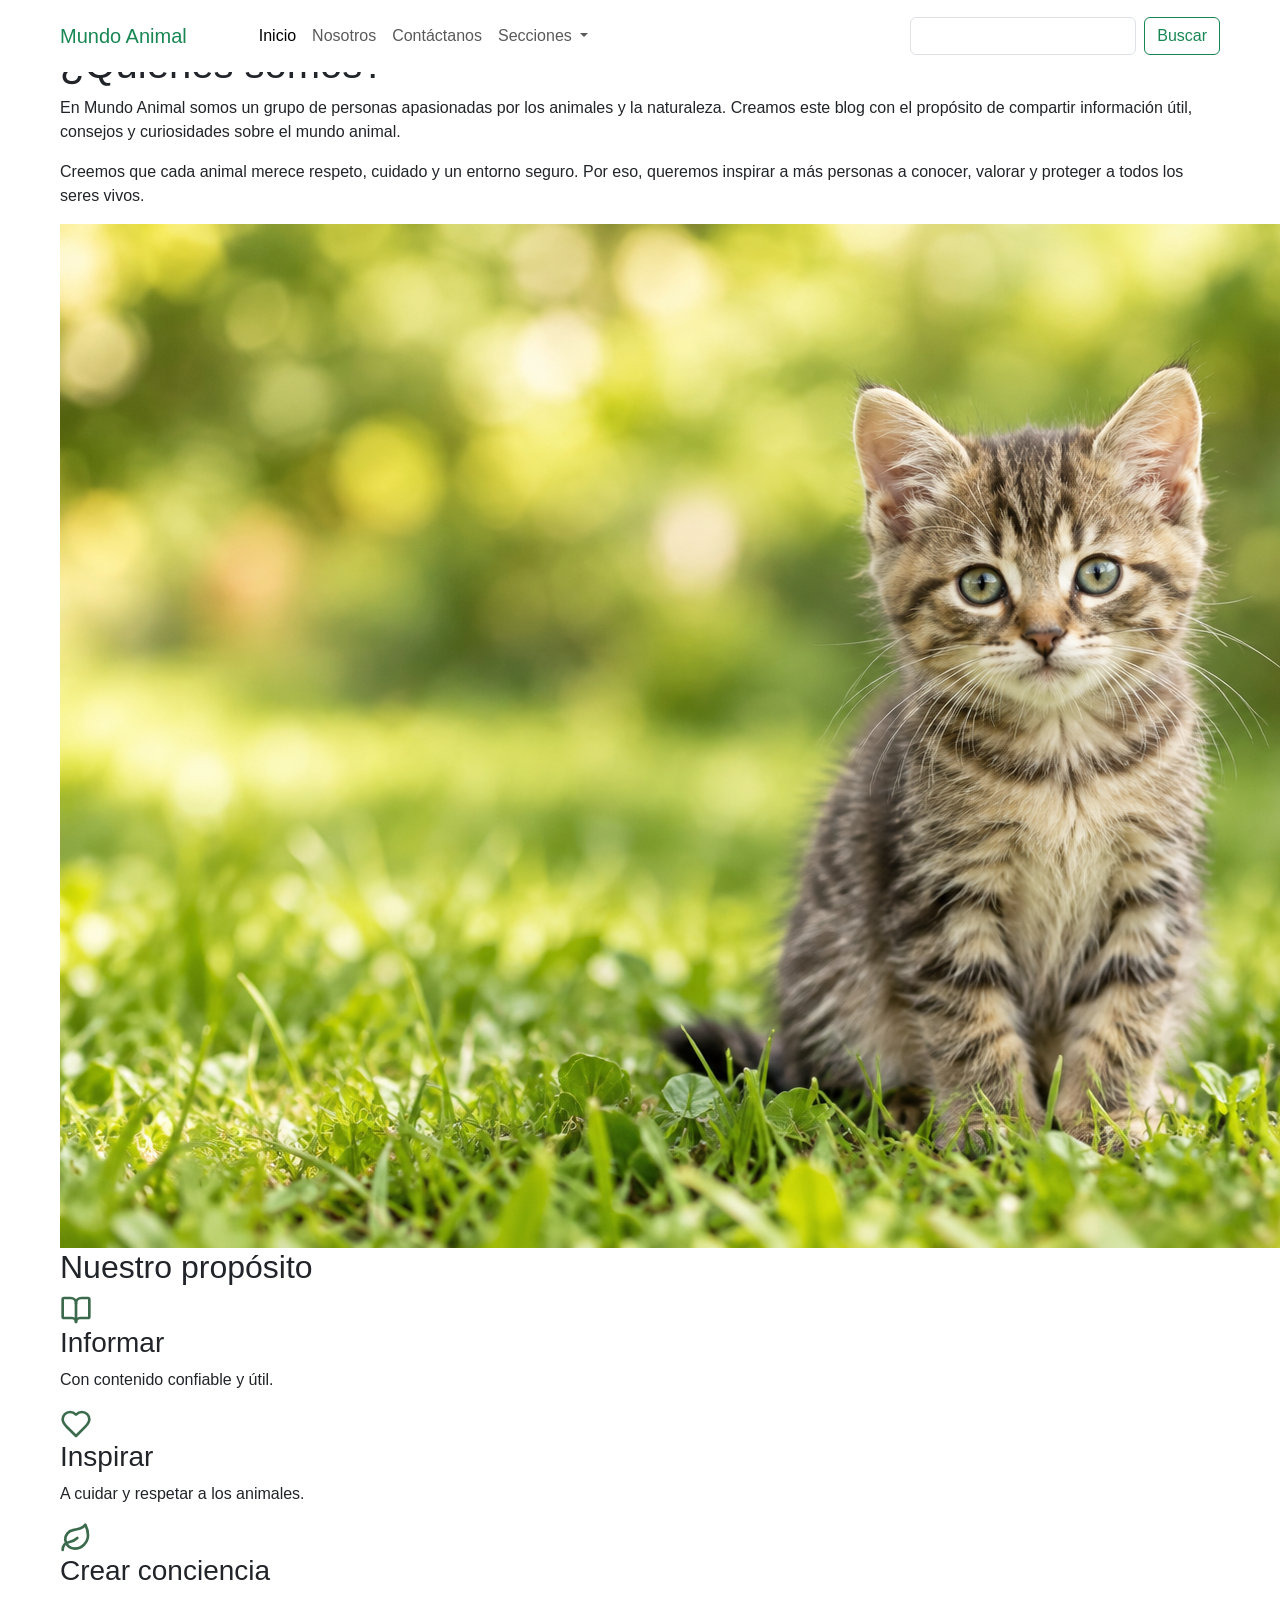
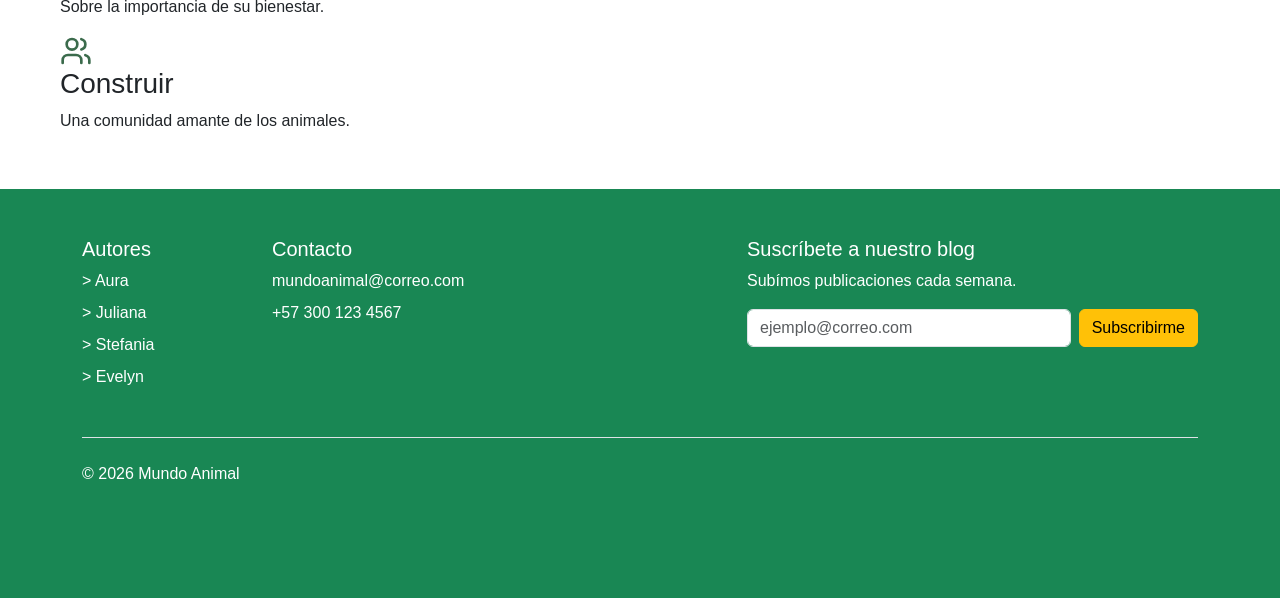
==== commit bce23d49: "Merge pull request #9 from elynzx/evelyn Evelyn" ====
--- a/about.html
+++ b/about.html
@@ -6,23 +6,31 @@
     <meta name="viewport" content="width=device-width, initial-scale=1.0">
 
     <title>Quiénes somos - Mundo Animal</title>
-    <link href="https://cdn.jsdelivr.net/npm/bootstrap@5.3.3/dist/css/bootstrap.min.css" rel="stylesheet">
+    <link href="https://cdn.jsdelivr.net/npm/bootstrap@5.3.8/dist/css/bootstrap.min.css" rel="stylesheet"
+        integrity="sha384-sRIl4kxILFvY47J16cr9ZwB07vP4J8+LH7qKQnuqkuIAvNWLzeN8tE5YBujZqJLB" crossorigin="anonymous">
     <link rel="stylesheet" href="css/styles.css">
     <link rel="stylesheet" href="css/about.css">
-    <link rel="stylesheet" href="css/header.css">
-    <link rel="stylesheet" href="css/footer.css">
+
 </head>
 
 <body>
+
     <div id="global-header"></div>
+
     <main>
 
-          <section class="titulo">
-            <h1 class="text-success text-center mb-4">¿Quiénes somos?</h1> <!---Titulo de Bootstrap con una margen buttom de 4 -->
-              </section>
+        <section class="titulo">
+            <h1>¿Quiénes somos?</h1>
 
-                <section class="row align-items-center mb-5"> <!--- -->
-                  <div class="col-lg-7">
+            <div class="linea"></div>
+        </section>
+
+        <section class="about-contenedor">
+
+            <div class="informacion">
+
+                <div class="dato">
+
                     <p>
                         En Mundo Animal somos un grupo de personas
                         apasionadas por los animales y la naturaleza.
@@ -30,65 +38,106 @@
                         información útil, consejos y curiosidades sobre
                         el mundo animal.
                     </p>
-                      <p class="mb-0"> 
+
+                </div>
+
+                <div class="dato">
+
+                    <p>
                         Creemos que cada animal merece respeto,
                         cuidado y un entorno seguro. Por eso,
                         queremos inspirar a más personas a conocer,
                         valorar y proteger a todos los seres vivos.
                     </p>
-              </div>
-              <div class="col-lg-5 text-center">
-                <img src="assets/gato.png" alt="Gato en un espacio natural" class="img-fluid rounded-3">
-              </div>
-           </section>
+
+                </div>
+
+            </div>
+
+            <div class="imagen-animal">
+                <img src="./assets/gato.png" alt="Gato en un espacio natural">
+            </div>
+
+        </section>
 
 
-        <section class="bg-success-subtle rounded-3 p-4">
+        <section class="proposito">
 
-            <h2 class="text-success text-center mb-4">Nuestro propósito</h2> 
-        
-            <div class="row row-cols-2 row-cols-lg-4 g-3 text-center">
-                <article class="col"> <!---nueva columna-->
-                    <div
-                        class="icon-circle bg-white rounded-circle shadow-sm d-flex align-items-center justify-content-center mx-auto mb-3 text-success">
-                        <svg xmlns="http://www.w3.org/2000/svg" width="32" height="32" viewBox="0 0 24 24" fill="none" stroke="var(--primary-color)" stroke-width="2" stroke-linecap="round" stroke-linejoin="round"><path d="M12 7v14"/><path d="M3 18a1 1 0 0 1-1-1V4a1 1 0 0 1 1-1h5a4 4 0 0 1 4 4 4 4 0 0 1 4-4h5a1 1 0 0 1 1 1v13a1 1 0 0 1-1 1h-6a3 3 0 0 0-3 3 3 3 0 0 0-3-3z"/></svg>
+            <div class="titulo-seccion">
+                <h2>Nuestro propósito</h2>
+                <div class="linea"></div>
+            </div>
+
+            <div class="proposito-contenedor">
+
+                <article class="proposito-dato">
+                    <div class="icono-wrapper">
+                        <svg xmlns="http://www.w3.org/2000/svg" width="32" height="32" viewBox="0 0 24 24" fill="none"
+                            stroke="var(--primary-color)" stroke-width="2" stroke-linecap="round"
+                            stroke-linejoin="round">
+                            <path d="M12 7v14" />
+                            <path
+                                d="M3 18a1 1 0 0 1-1-1V4a1 1 0 0 1 1-1h5a4 4 0 0 1 4 4 4 4 0 0 1 4-4h5a1 1 0 0 1 1 1v13a1 1 0 0 1-1 1h-6a3 3 0 0 0-3 3 3 3 0 0 0-3-3z" />
+                        </svg>
                     </div>
-                    <h3 class="h5 text-success">Informar</h3>
-                    <p class="text-secondary mb-0">Con contenido confiable y útil.</p>
-                </article>
-                
-                <article class="col">
-                    <div
-                        class="icon-circle bg-white rounded-circle shadow-sm d-flex align-items-center justify-content-center mx-auto mb-3 text-success">
-                        <svg xmlns="http://www.w3.org/2000/svg" width="32" height="32" viewBox="0 0 24 24" fill="none" stroke="var(--primary-color)" stroke-width="2" stroke-linecap="round" stroke-linejoin="round"><path d="M19 14c1.49-1.46 3-3.21 3-5.5A5.5 5.5 0 0 0 16.5 3c-1.76 0-3 .5-4.5 2-1.5-1.5-2.74-2-4.5-2A5.5 5.5 0 0 0 2 8.5c0 2.3 1.5 4.05 3 5.5l7 7Z"/></svg>
-                    </div>
-                    <h3 class="h5 text-success">Inspirar</h3>
-                    <p class="text-secondary mb-0">A cuidar y respetar a los animales.</p>
+                    <h3>Informar</h3>
+                    <p>Con contenido confiable y útil.</p>
                 </article>
 
-                <article class="col">
-                    <div
-                        class="icon-circle bg-white rounded-circle shadow-sm d-flex align-items-center justify-content-center mx-auto mb-3 text-success">
-                    <svg xmlns="http://www.w3.org/2000/svg" width="32" height="32" viewBox="0 0 24 24" fill="none" stroke="var(--primary-color)" stroke-width="2" stroke-linecap="round" stroke-linejoin="round"><path d="M11 20A7 7 0 0 1 9.8 6.1C15.5 5 17 4.48 19 2c1 2 2 4.18 2 8 0 5.5-4.78 10-10 10Z"/><path d="M2 21c0-3 1.85-5.36 5.08-6C9.5 14.52 12 13 13 12"/></svg>
+                <article class="proposito-dato">
+                    <div class="icono-wrapper">
+                        <svg xmlns="http://www.w3.org/2000/svg" width="32" height="32" viewBox="0 0 24 24" fill="none"
+                            stroke="var(--primary-color)" stroke-width="2" stroke-linecap="round"
+                            stroke-linejoin="round">
+                            <path
+                                d="M19 14c1.49-1.46 3-3.21 3-5.5A5.5 5.5 0 0 0 16.5 3c-1.76 0-3 .5-4.5 2-1.5-1.5-2.74-2-4.5-2A5.5 5.5 0 0 0 2 8.5c0 2.3 1.5 4.05 3 5.5l7 7Z" />
+                        </svg>
                     </div>
-                    <h3 class="h5 text-success">Crear conciencia</h3>
-                    <p class="text-secondary mb-0">Sobre la importancia de su bienestar.</p>
+                    <h3>Inspirar</h3>
+                    <p>A cuidar y respetar a los animales.</p>
                 </article>
-                
-                <article class="col">
-                    <div
-                        class="icon-circle bg-white rounded-circle shadow-sm d-flex align-items-center justify-content-center mx-auto mb-3 text-success">
-                        <svg xmlns="http://www.w3.org/2000/svg" width="32" height="32" viewBox="0 0 24 24" fill="none" stroke="var(--primary-color)" stroke-width="2" stroke-linecap="round" stroke-linejoin="round"><path d="M16 21v-2a4 4 0 0 0-4-4H6a4 4 0 0 0-4 4v2"/><circle cx="9" cy="7" r="4"/><path d="M22 21v-2a4 4 0 0 0-3-3.87"/><path d="M16 3.13a4 4 0 0 1 0 7.75"/></svg>
+
+                <article class="proposito-dato">
+                    <div class="icono-wrapper">
+                        <svg xmlns="http://www.w3.org/2000/svg" width="32" height="32" viewBox="0 0 24 24" fill="none"
+                            stroke="var(--primary-color)" stroke-width="2" stroke-linecap="round"
+                            stroke-linejoin="round">
+                            <path
+                                d="M11 20A7 7 0 0 1 9.8 6.1C15.5 5 17 4.48 19 2c1 2 2 4.18 2 8 0 5.5-4.78 10-10 10Z" />
+                            <path d="M2 21c0-3 1.85-5.36 5.08-6C9.5 14.52 12 13 13 12" />
+                        </svg>
                     </div>
-                    <h3 class="h5 text-success">Construir</h3>
-                    <p class="text-secondary mb-0">Una comunidad amante de los animales.</p>
+                    <h3>Crear conciencia</h3>
+                    <p>Sobre la importancia de su bienestar.</p>
                 </article>
+
+                <article class="proposito-dato">
+                    <div class="icono-wrapper">
+                        <svg xmlns="http://www.w3.org/2000/svg" width="32" height="32" viewBox="0 0 24 24" fill="none"
+                            stroke="var(--primary-color)" stroke-width="2" stroke-linecap="round"
+                            stroke-linejoin="round">
+                            <path d="M16 21v-2a4 4 0 0 0-4-4H6a4 4 0 0 0-4 4v2" />
+                            <circle cx="9" cy="7" r="4" />
+                            <path d="M22 21v-2a4 4 0 0 0-3-3.87" />
+                            <path d="M16 3.13a4 4 0 0 1 0 7.75" />
+                        </svg>
+                    </div>
+                    <h3>Construir</h3>
+                    <p>Una comunidad amante de los animales.</p>
+                </article>
+
             </div>
+
         </section>
+
     </main>
+
     <div id="global-footer"></div>
+
     <script src="js/components.js"></script>
-    <script src="https://cdn.jsdelivr.net/npm/bootstrap@5.3.3/dist/js/bootstrap.bundle.min.js"></script>
+    <script src="https://cdn.jsdelivr.net/npm/bootstrap@5.3.8/dist/js/bootstrap.bundle.min.js"
+        integrity="sha384-FKyoEForCGlyvwx9Hj09JcYn3nv7wiPVlz7YYwJrWVcXK/BmnVDxM+D2scQbITxI"
+        crossorigin="anonymous"></script>
 </body>
 
 </html>
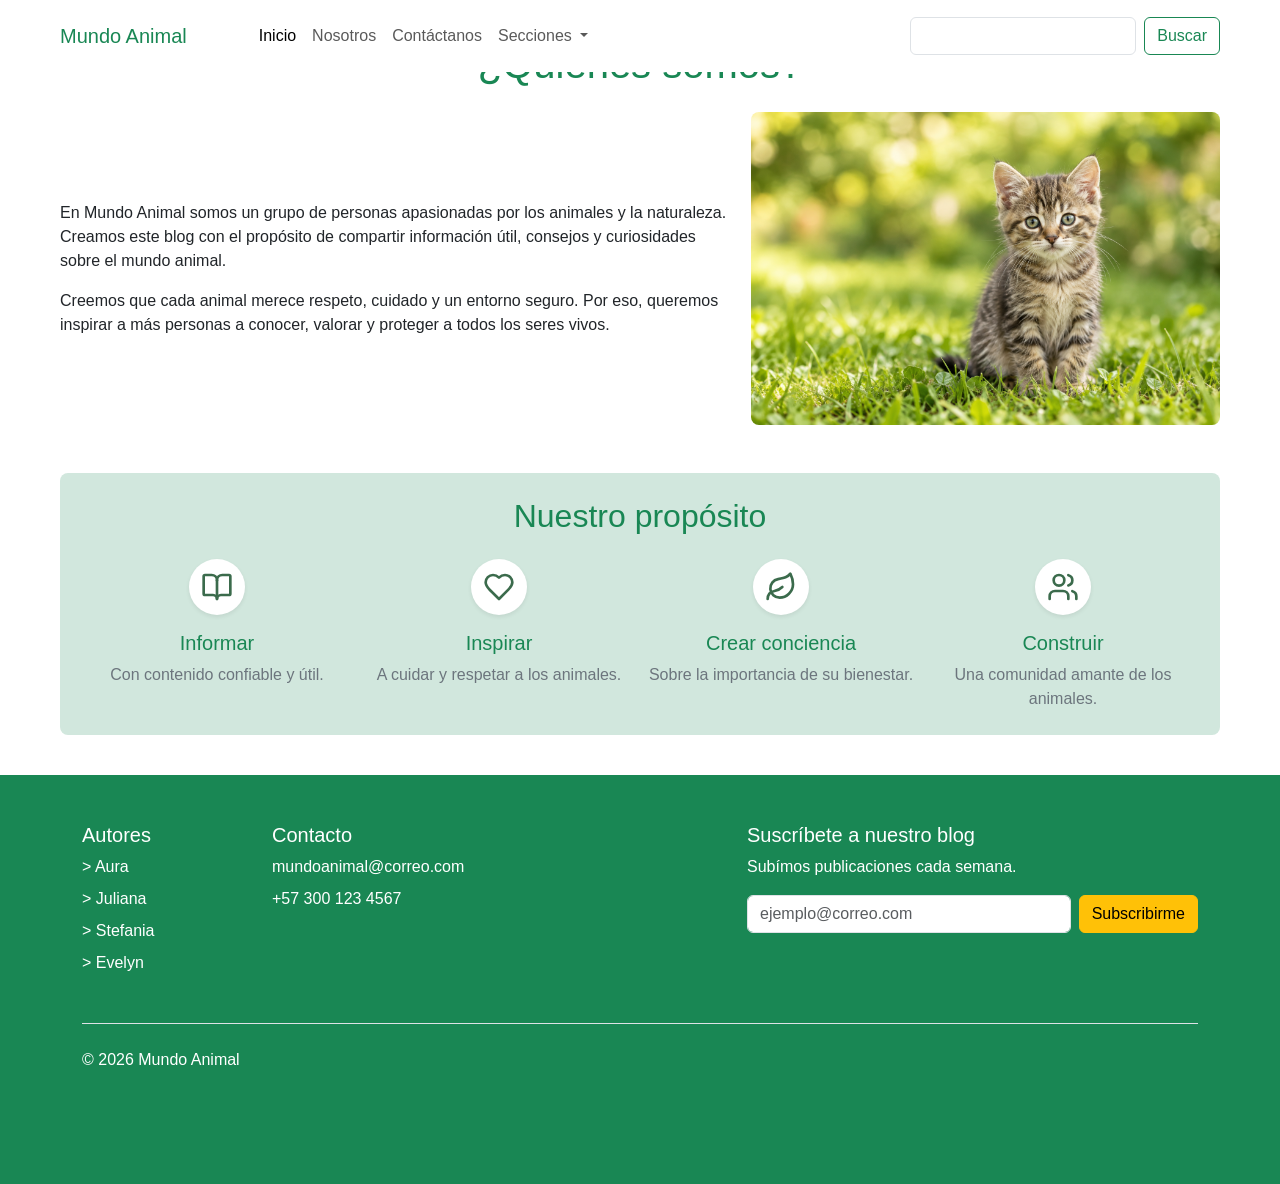
==== commit 92d69d1b: "Merge branch 'juliana' of https://github.com/elynzx/mundo-animal into evelyn" ====
--- a/about.html
+++ b/about.html
@@ -14,64 +14,44 @@
 </head>
 
 <body>
-
     <div id="global-header"></div>
-
     <main>
 
         <section class="titulo">
-            <h1>¿Quiénes somos?</h1>
-
-            <div class="linea"></div>
+            <h1 class="text-success text-center mb-4">¿Quiénes somos?</h1>
+            <!---Titulo de Bootstrap con una margen buttom de 4 -->
         </section>
 
-        <section class="about-contenedor">
-
-            <div class="informacion">
-
-                <div class="dato">
-
-                    <p>
-                        En Mundo Animal somos un grupo de personas
-                        apasionadas por los animales y la naturaleza.
-                        Creamos este blog con el propósito de compartir
-                        información útil, consejos y curiosidades sobre
-                        el mundo animal.
-                    </p>
-
-                </div>
-
-                <div class="dato">
-
-                    <p>
-                        Creemos que cada animal merece respeto,
-                        cuidado y un entorno seguro. Por eso,
-                        queremos inspirar a más personas a conocer,
-                        valorar y proteger a todos los seres vivos.
-                    </p>
-
-                </div>
-
+        <section class="row align-items-center mb-5"> <!--- -->
+            <div class="col-lg-7">
+                <p>
+                    En Mundo Animal somos un grupo de personas
+                    apasionadas por los animales y la naturaleza.
+                    Creamos este blog con el propósito de compartir
+                    información útil, consejos y curiosidades sobre
+                    el mundo animal.
+                </p>
+                <p class="mb-0">
+                    Creemos que cada animal merece respeto,
+                    cuidado y un entorno seguro. Por eso,
+                    queremos inspirar a más personas a conocer,
+                    valorar y proteger a todos los seres vivos.
+                </p>
             </div>
-
-            <div class="imagen-animal">
-                <img src="./assets/gato.png" alt="Gato en un espacio natural">
+            <div class="col-lg-5 text-center">
+                <img src="assets/gato.png" alt="Gato en un espacio natural" class="img-fluid rounded-3">
             </div>
-
         </section>
 
 
-        <section class="proposito">
+        <section class="bg-success-subtle rounded-3 p-4">
 
-            <div class="titulo-seccion">
-                <h2>Nuestro propósito</h2>
-                <div class="linea"></div>
-            </div>
+            <h2 class="text-success text-center mb-4">Nuestro propósito</h2>
 
-            <div class="proposito-contenedor">
-
-                <article class="proposito-dato">
-                    <div class="icono-wrapper">
+            <div class="row row-cols-2 row-cols-lg-4 g-3 text-center">
+                <article class="col"> <!---nueva columna-->
+                    <div
+                        class="icon-circle bg-white rounded-circle shadow-sm d-flex align-items-center justify-content-center mx-auto mb-3 text-success">
                         <svg xmlns="http://www.w3.org/2000/svg" width="32" height="32" viewBox="0 0 24 24" fill="none"
                             stroke="var(--primary-color)" stroke-width="2" stroke-linecap="round"
                             stroke-linejoin="round">
@@ -80,12 +60,13 @@
                                 d="M3 18a1 1 0 0 1-1-1V4a1 1 0 0 1 1-1h5a4 4 0 0 1 4 4 4 4 0 0 1 4-4h5a1 1 0 0 1 1 1v13a1 1 0 0 1-1 1h-6a3 3 0 0 0-3 3 3 3 0 0 0-3-3z" />
                         </svg>
                     </div>
-                    <h3>Informar</h3>
-                    <p>Con contenido confiable y útil.</p>
+                    <h3 class="h5 text-success">Informar</h3>
+                    <p class="text-secondary mb-0">Con contenido confiable y útil.</p>
                 </article>
 
-                <article class="proposito-dato">
-                    <div class="icono-wrapper">
+                <article class="col">
+                    <div
+                        class="icon-circle bg-white rounded-circle shadow-sm d-flex align-items-center justify-content-center mx-auto mb-3 text-success">
                         <svg xmlns="http://www.w3.org/2000/svg" width="32" height="32" viewBox="0 0 24 24" fill="none"
                             stroke="var(--primary-color)" stroke-width="2" stroke-linecap="round"
                             stroke-linejoin="round">
@@ -93,12 +74,13 @@
                                 d="M19 14c1.49-1.46 3-3.21 3-5.5A5.5 5.5 0 0 0 16.5 3c-1.76 0-3 .5-4.5 2-1.5-1.5-2.74-2-4.5-2A5.5 5.5 0 0 0 2 8.5c0 2.3 1.5 4.05 3 5.5l7 7Z" />
                         </svg>
                     </div>
-                    <h3>Inspirar</h3>
-                    <p>A cuidar y respetar a los animales.</p>
+                    <h3 class="h5 text-success">Inspirar</h3>
+                    <p class="text-secondary mb-0">A cuidar y respetar a los animales.</p>
                 </article>
 
-                <article class="proposito-dato">
-                    <div class="icono-wrapper">
+                <article class="col">
+                    <div
+                        class="icon-circle bg-white rounded-circle shadow-sm d-flex align-items-center justify-content-center mx-auto mb-3 text-success">
                         <svg xmlns="http://www.w3.org/2000/svg" width="32" height="32" viewBox="0 0 24 24" fill="none"
                             stroke="var(--primary-color)" stroke-width="2" stroke-linecap="round"
                             stroke-linejoin="round">
@@ -107,12 +89,13 @@
                             <path d="M2 21c0-3 1.85-5.36 5.08-6C9.5 14.52 12 13 13 12" />
                         </svg>
                     </div>
-                    <h3>Crear conciencia</h3>
-                    <p>Sobre la importancia de su bienestar.</p>
+                    <h3 class="h5 text-success">Crear conciencia</h3>
+                    <p class="text-secondary mb-0">Sobre la importancia de su bienestar.</p>
                 </article>
 
-                <article class="proposito-dato">
-                    <div class="icono-wrapper">
+                <article class="col">
+                    <div
+                        class="icon-circle bg-white rounded-circle shadow-sm d-flex align-items-center justify-content-center mx-auto mb-3 text-success">
                         <svg xmlns="http://www.w3.org/2000/svg" width="32" height="32" viewBox="0 0 24 24" fill="none"
                             stroke="var(--primary-color)" stroke-width="2" stroke-linecap="round"
                             stroke-linejoin="round">
@@ -122,18 +105,13 @@
                             <path d="M16 3.13a4 4 0 0 1 0 7.75" />
                         </svg>
                     </div>
-                    <h3>Construir</h3>
-                    <p>Una comunidad amante de los animales.</p>
+                    <h3 class="h5 text-success">Construir</h3>
+                    <p class="text-secondary mb-0">Una comunidad amante de los animales.</p>
                 </article>
-
             </div>
-
         </section>
-
     </main>
-
     <div id="global-footer"></div>
-
     <script src="js/components.js"></script>
     <script src="https://cdn.jsdelivr.net/npm/bootstrap@5.3.8/dist/js/bootstrap.bundle.min.js"
         integrity="sha384-FKyoEForCGlyvwx9Hj09JcYn3nv7wiPVlz7YYwJrWVcXK/BmnVDxM+D2scQbITxI"
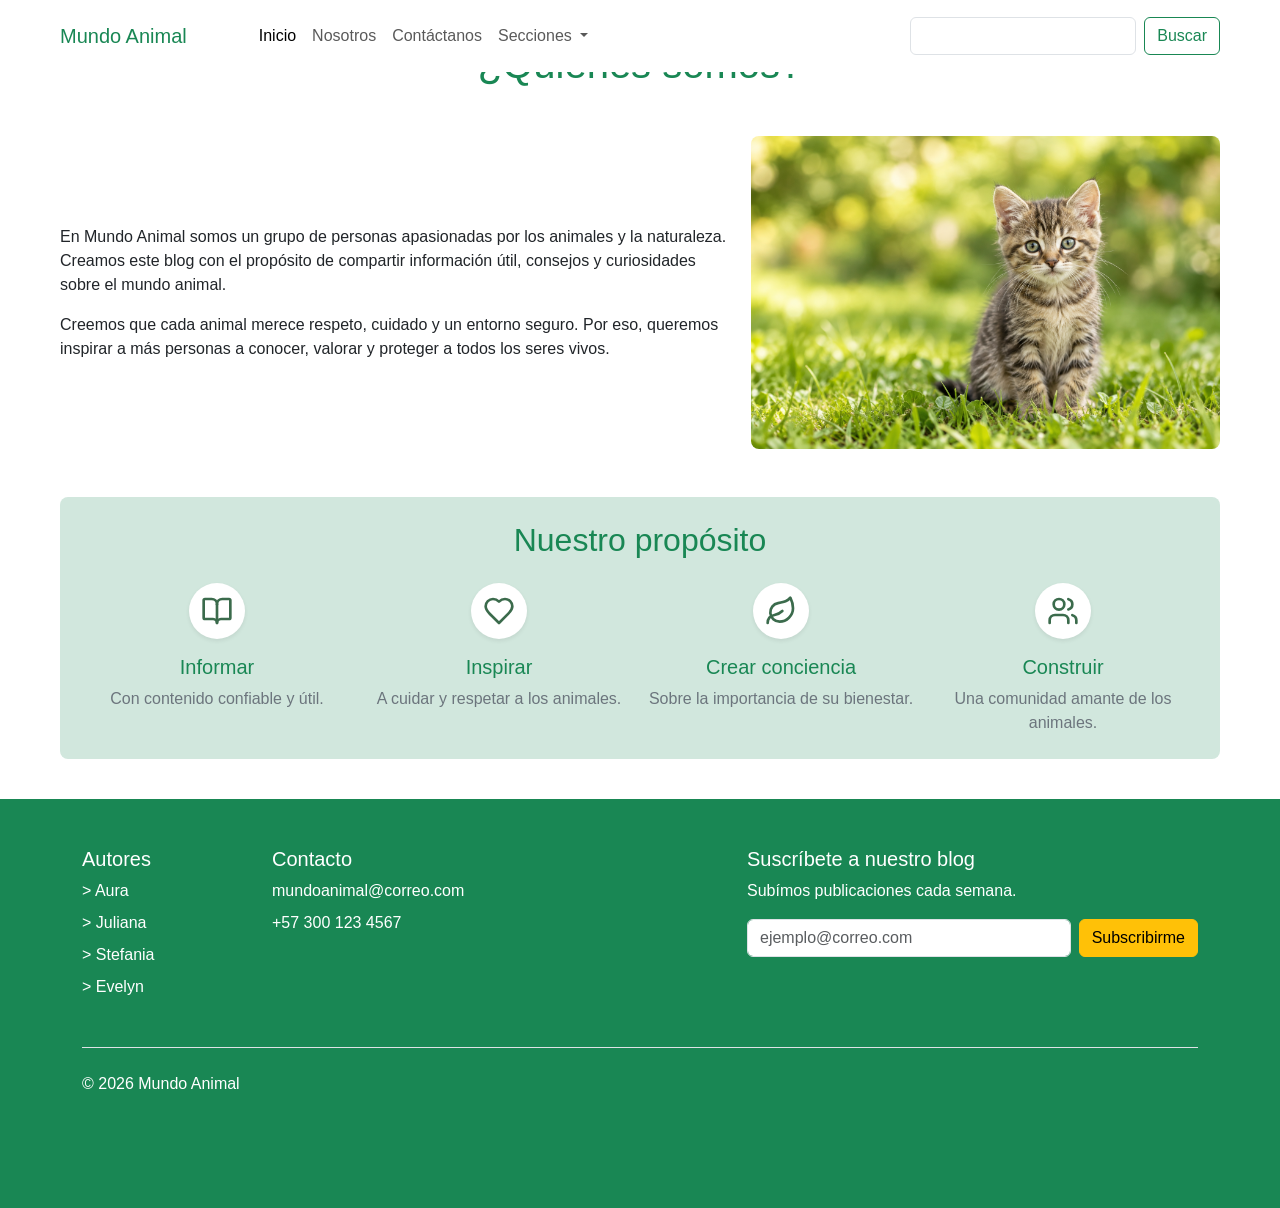
==== commit 0eaf2c9c: "Se actualiza margin con css" ====
--- a/about.html
+++ b/about.html
@@ -9,7 +9,6 @@
     <link href="https://cdn.jsdelivr.net/npm/bootstrap@5.3.8/dist/css/bootstrap.min.css" rel="stylesheet"
         integrity="sha384-sRIl4kxILFvY47J16cr9ZwB07vP4J8+LH7qKQnuqkuIAvNWLzeN8tE5YBujZqJLB" crossorigin="anonymous">
     <link rel="stylesheet" href="css/styles.css">
-    <link rel="stylesheet" href="css/about.css">
 
 </head>
 
@@ -22,7 +21,7 @@
             <!---Titulo de Bootstrap con una margen buttom de 4 -->
         </section>
 
-        <section class="row align-items-center mb-5"> <!--- -->
+        <section class="row align-items-center mt-5 mb-5"> <!--- -->
             <div class="col-lg-7">
                 <p>
                     En Mundo Animal somos un grupo de personas
--- a/css/styles.css
+++ b/css/styles.css
@@ -29,3 +29,8 @@
   margin: 0 auto;
   padding: 40px 20px;
 }
+
+.icon-circle {
+  width: 56px;
+  height: 56px;
+}
